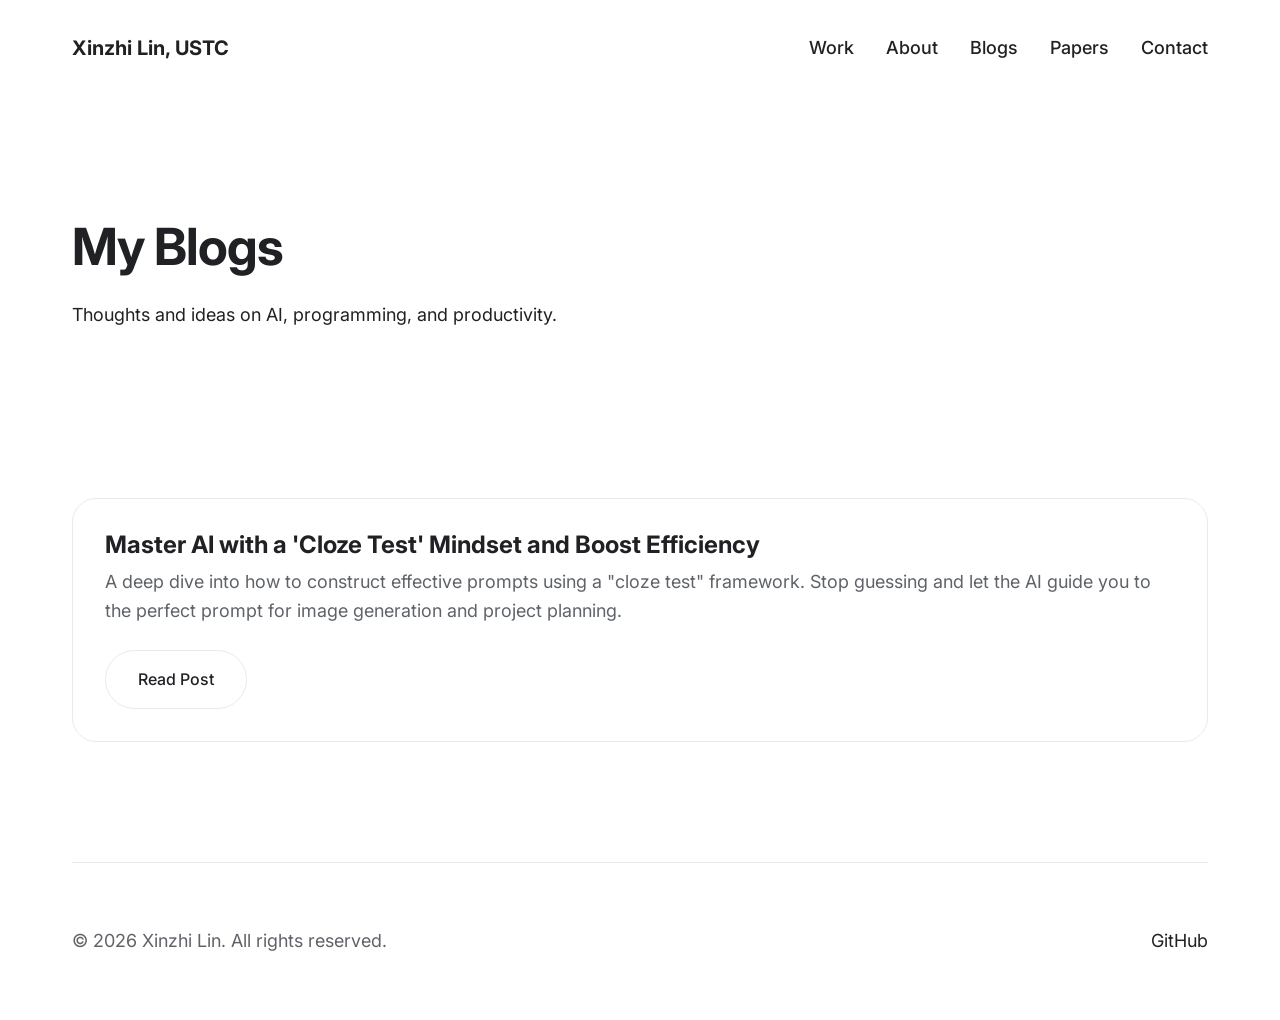
==== blogs.html @ da18d936 "Implement scroll reveal and add new pages" ====
<!DOCTYPE html>
<html lang="en">
<head>
    <meta charset="UTF-8">
    <meta name="viewport" content="width=device-width, initial-scale=1.0">
    <title>Blogs - Xinzhi Lin</title>
    <link rel="stylesheet" href="styles.css">
    <link rel="stylesheet" href="project-page.css">
</head>
<body>
    <div class="container">
        <!-- Header -->
        <header class="header fade-in-up">
            <div class="logo"><a href="index.html">Xinzhi Lin, USTC</a></div>
            <nav class="nav-links">
                <a href="index.html#work">Work</a>
                <a href="about.html">About</a>
                <a href="blogs.html" class="active">Blogs</a>
                <a href="papers.html">Papers</a>
                <a href="contact.html">Contact</a>
            </nav>
        </header>

        <main>
            <section class="project-hero fade-in-up delay-100">
                <h1 class="project-page-title">My Blogs</h1>
                <p style="margin-top: 20px; color: var(--color-text-light);">Thoughts and ideas on AI, programming, and productivity.</p>
            </section>

            <section class="section fade-in-up delay-200">
                <div class="grid grid-cols-3">
                    <article class="project-card">
                        <div class="project-content">
                            <h3 class="project-title">Master AI with a 'Cloze Test' Mindset and Boost Efficiency</h3>
                            <p class="project-desc">A deep dive into how to construct effective prompts using a "cloze test" framework. Stop guessing and let the AI guide you to the perfect prompt for image generation and project planning.</p>
                            <a href="blogs/master-ai-cloze-test.html" class="btn btn-secondary">Read Post</a>
                        </div>
                    </article>
                </div>
            </section>
        </main>

        <!-- Footer -->
        <footer class="footer fade-in-up delay-300">
            <div class="copyright">&copy; 2026 Xinzhi Lin. All rights reserved.</div>
            <div class="footer-links">
                <a href="https://github.com/ClevelandFG" target="_blank" rel="noopener noreferrer">GitHub</a>
            </div>
        </footer>
    </div>
</body>
</html>
---- styles.css ----
@import url('https://fonts.googleapis.com/css2?family=Inter:wght@400;500;700&family=Roboto:wght@400;500;700&display=swap');

/* ==========================================================================
   CSS Variables (Design Tokens)
   ========================================================================== */
:root {
  /* Colors */
  --color-bg-primary: #FFFFFF;
  --color-bg-secondary: #F8F9FA;
  --color-text-primary: #202124;
  --color-text-secondary: #5F6368;
  --color-accent-blue: #1A73E8;
  --color-accent-red: #EA4335;
  --color-accent-yellow: #FBBC05;
  --color-accent-green: #34A853;
  --color-border: #E8EAED;

  /* Typography */
  --font-family-base: 'Inter', 'Roboto', sans-serif;
  --font-size-base: 1.125rem; /* 18px */
  --line-height-base: 1.6;

  /* Layout */
  --section-padding-y: 120px;
  --container-max-width: 1200px;
  --grid-gap: 2rem;

  /* UI Elements */
  --border-radius-lg: 24px;
  --border-radius-md: 12px;
  --border-radius-pill: 9999px;
  --shadow-hover: 0 4px 6px rgba(0, 0, 0, 0.05);

  /* Motion */
  --easing-standard: cubic-bezier(0.4, 0.0, 0.2, 1);
  --duration-swift: 150ms;
  --duration-smooth: 350ms;
}

/* ==========================================================================
   Reset & Base Styles
   ========================================================================== */
*, *::before, *::after {
  box-sizing: border-box;
  margin: 0;
  padding: 0;
}

body {
  font-family: var(--font-family-base);
  font-size: var(--font-size-base);
  line-height: var(--line-height-base);
  color: var(--color-text-primary);
  background-color: var(--color-bg-primary);
  -webkit-font-smoothing: antialiased;
  -moz-osx-font-smoothing: grayscale;
}

a {
  color: var(--color-text-primary);
  text-decoration: none;
  transition: color var(--duration-swift) var(--easing-standard);
}

a:hover {
  color: var(--color-accent-blue);
}

h1, h2, h3, h4, h5, h6 {
  font-weight: 700;
  line-height: 1.2;
  margin-bottom: 1rem;
}

img {
  max-width: 100%;
  height: auto;
  display: block;
}

/* ==========================================================================
   Layout & Grid
   ========================================================================== */
.container {
  max-width: var(--container-max-width);
  margin: 0 auto;
  padding: 0 2rem;
}

.section {
  padding: var(--section-padding-y) 0;
}

.grid {
  display: grid;
  gap: var(--grid-gap);
}

.grid-cols-3 {
  grid-template-columns: repeat(auto-fit, minmax(300px, 1fr));
}

/* ==========================================================================
   Typography
   ========================================================================== */
.hero-headline {
  font-size: clamp(3rem, 5vw, 5rem);
  letter-spacing: -0.02em;
  text-align: center;
}

.hero-subheadline {
  font-size: 1.5rem;
  color: var(--color-text-secondary);
  text-align: center;
  max-width: 800px;
  margin: 0 auto 2rem;
}

/* ==========================================================================
   UI Elements
   ========================================================================== */
.btn {
  display: inline-flex;
  align-items: center;
  justify-content: center;
  padding: 1rem 2rem;
  border-radius: var(--border-radius-pill);
  font-weight: 500;
  cursor: pointer;
  transition: all var(--duration-swift) var(--easing-standard);
  border: none;
  font-size: 1rem;
}

.btn-primary {
  background-color: var(--color-accent-blue);
  color: #FFFFFF;
}

.btn-primary:hover {
  background-color: #155EBA; /* Darker blue */
  color: #FFFFFF;
  transform: translateY(-2px);
}

.btn-secondary {
  background-color: transparent;
  color: var(--color-text-primary);
  border: 1px solid var(--color-border);
}

.btn-secondary:hover {
  background-color: var(--color-bg-secondary);
  transform: translateY(-2px);
}

/* ==========================================================================
   Components
   ========================================================================== */
/* Header */
.header {
  padding: 2rem 0;
  display: flex;
  justify-content: space-between;
  align-items: center;
}

.logo {
  font-weight: 700;
  font-size: 1.25rem;
}

.nav-links {
  display: flex;
  gap: 2rem;
}

.nav-links a {
  font-weight: 500;
}

/* Hero Section */
.hero-section {
  display: flex;
  flex-direction: column;
  align-items: center;
  justify-content: center;
  min-height: 60vh;
}

/* Project Card */
.project-card {
  background-color: var(--color-bg-primary);
  border: 1px solid var(--color-border);
  border-radius: var(--border-radius-lg);
  overflow: hidden;
  transition: box-shadow var(--duration-swift) var(--easing-standard), transform var(--duration-swift) var(--easing-standard);
}

.project-card:hover {
  box-shadow: var(--shadow-hover);
  transform: translateY(-4px);
}

.project-image-placeholder {
  width: 100%;
  aspect-ratio: 16/9;
  background-color: var(--color-bg-secondary);
  display: flex;
  align-items: center;
  justify-content: center;
  color: var(--color-text-secondary);
  font-weight: 500;
}

.project-content {
  padding: 2rem;
}

.project-title {
  font-size: 1.5rem;
  margin-bottom: 0.5rem;
}

.project-desc {
  color: var(--color-text-secondary);
  margin-bottom: 1.5rem;
}

/* CTA Section */
.cta-section {
  text-align: center;
  background-color: var(--color-bg-secondary);
  border-radius: var(--border-radius-lg);
  padding: 6rem 2rem;
  margin: 4rem 0;
}

.cta-headline {
  font-size: 2.5rem;
  margin-bottom: 2rem;
}

/* Footer */
.footer {
  padding: 4rem 0;
  border-top: 1px solid var(--color-border);
  display: flex;
  justify-content: space-between;
  color: var(--color-text-secondary);
}

.footer-links {
  display: flex;
  gap: 1.5rem;
}

/* ==========================================================================
   Animations
   ========================================================================== */
.reveal {
  opacity: 0;
  transform: translateY(40px);
  transition: opacity 600ms cubic-bezier(0.4, 0.0, 0.2, 1), transform 600ms cubic-bezier(0.4, 0.0, 0.2, 1);
}

.reveal.active {
  opacity: 1;
  transform: translateY(0);
}

/* Legacy animations for other pages */
.fade-in-up {
  opacity: 0;
  transform: translateY(20px);
  animation: fadeInUp var(--duration-smooth) var(--easing-standard) forwards;
}

@keyframes fadeInUp {
  to {
    opacity: 1;
    transform: translateY(0);
  }
}

.delay-100 { animation-delay: 100ms; }
.delay-200 { animation-delay: 200ms; }
.delay-300 { animation-delay: 300ms; }
---- project-page.css ----
/* ==========================================================================
   Project Page Styles
   ========================================================================== */

/* Back Link */
.back-link {
  display: inline-block;
  color: var(--color-text-secondary);
  font-weight: 500;
  margin-bottom: 2rem;
  transition: color var(--duration-swift) var(--easing-standard);
}

.back-link:hover {
  color: var(--color-accent-blue);
}

/* Project Hero */
.project-hero {
  padding-top: var(--section-padding-y);
  padding-bottom: 3rem;
}

.project-page-title {
  font-size: clamp(2rem, 4vw, 3.5rem);
  letter-spacing: -0.02em;
  max-width: 900px;
  margin-bottom: 1.5rem;
}

/* Meta Tags */
.project-meta {
  display: flex;
  flex-wrap: wrap;
  gap: 0.75rem;
}

.meta-tag {
  display: inline-block;
  padding: 0.4rem 1rem;
  background-color: var(--color-bg-secondary);
  border: 1px solid var(--color-border);
  border-radius: var(--border-radius-pill);
  font-size: 0.875rem;
  font-weight: 500;
  color: var(--color-text-secondary);
}

/* Cover Image */
.project-cover {
  padding-bottom: 3rem;
}

.project-cover img {
  width: 100%;
  border-radius: var(--border-radius-lg);
  border: 1px solid var(--color-border);
  object-fit: cover;
}

/* Project Body */
.project-body {
  max-width: 800px;
  margin: 0 auto;
  padding-bottom: var(--section-padding-y);
}

.project-overview {
  margin-bottom: 4rem;
  padding-bottom: 3rem;
  border-bottom: 1px solid var(--color-border);
}

.project-overview h2 {
  font-size: 1.25rem;
  color: var(--color-text-secondary);
  text-transform: uppercase;
  letter-spacing: 0.08em;
  margin-bottom: 1.25rem;
}

.project-overview p {
  font-size: 1.25rem;
  line-height: 1.7;
  color: var(--color-text-primary);
}

/* Method Sections */
.project-section {
  margin-bottom: 3.5rem;
  padding-bottom: 3rem;
  border-bottom: 1px solid var(--color-border);
  position: relative;
}

.project-section:last-of-type {
  border-bottom: none;
}

.method-number {
  font-size: 4rem;
  font-weight: 700;
  color: var(--color-bg-secondary);
  line-height: 1;
  margin-bottom: 0.5rem;
  letter-spacing: -0.04em;
  /* Subtle stroke effect so the number is visible but not dominant */
  -webkit-text-stroke: 1px var(--color-border);
}

.project-section h2 {
  font-size: 1.75rem;
  margin-bottom: 1.25rem;
}

.project-section p {
  color: var(--color-text-secondary);
  line-height: 1.8;
  font-size: 1.05rem;
}

/* Downloads */
.project-downloads {
  margin-top: 4rem;
  padding-top: 3rem;
  border-top: 1px solid var(--color-border);
}

.project-downloads h2 {
  font-size: 1.25rem;
  color: var(--color-text-secondary);
  text-transform: uppercase;
  letter-spacing: 0.08em;
  margin-bottom: 1.5rem;
}

.download-links {
  display: flex;
  flex-wrap: wrap;
  gap: 1rem;
}

.download-btn {
  display: inline-flex;
  align-items: center;
  gap: 0.625rem;
}

.download-btn svg {
  flex-shrink: 0;
}

/* Project Navigation (prev / next) */
.project-nav {
  display: flex;
  justify-content: space-between;
  align-items: center;
  padding: 3rem 0;
  border-top: 1px solid var(--color-border);
}

.project-nav a {
  font-weight: 500;
  font-size: 1.125rem;
  transition: color var(--duration-swift) var(--easing-standard);
}

.project-nav a:hover {
  color: var(--color-accent-blue);
}

.nav-next {
  margin-left: auto;
}

/* ==========================================================================
   Project Card Image (shared with index.html)
   ========================================================================== */
.project-card-img {
  width: 100%;
  aspect-ratio: 16/9;
  object-fit: cover;
  display: block;
}

/* ==========================================================================
   Responsive
   ========================================================================== */
@media (max-width: 768px) {
  .project-page-title {
    font-size: 1.75rem;
  }

  .project-body {
    padding-left: 1rem;
    padding-right: 1rem;
  }

  .method-number {
    font-size: 3rem;
  }

  .download-links {
    flex-direction: column;
  }
}
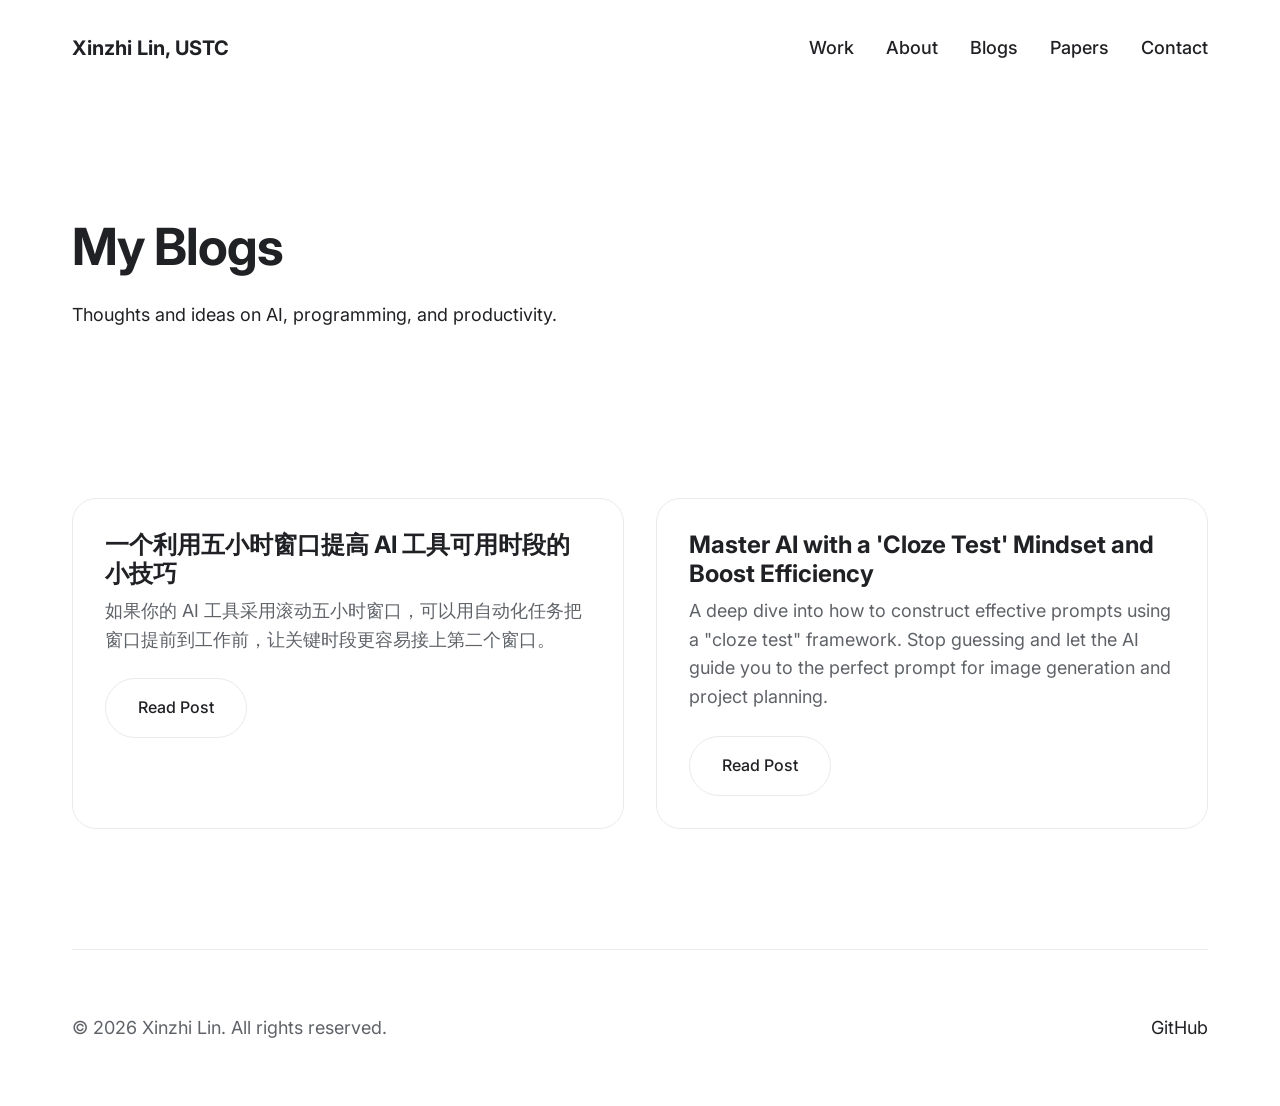
==== commit 7eae418f: "Add AI usage window blog post" ====
--- a/blogs.html
+++ b/blogs.html
@@ -31,6 +31,14 @@
                 <div class="grid grid-cols-3">
                     <article class="project-card">
                         <div class="project-content">
+                            <h3 class="project-title">一个利用五小时窗口提高 AI 工具可用时段的小技巧</h3>
+                            <p class="project-desc">如果你的 AI 工具采用滚动五小时窗口，可以用自动化任务把窗口提前到工作前，让关键时段更容易接上第二个窗口。</p>
+                            <a href="blogs/ai-five-hour-window-scheduling.html" class="btn btn-secondary">Read Post</a>
+                        </div>
+                    </article>
+
+                    <article class="project-card">
+                        <div class="project-content">
                             <h3 class="project-title">Master AI with a 'Cloze Test' Mindset and Boost Efficiency</h3>
                             <p class="project-desc">A deep dive into how to construct effective prompts using a "cloze test" framework. Stop guessing and let the AI guide you to the perfect prompt for image generation and project planning.</p>
                             <a href="blogs/master-ai-cloze-test.html" class="btn btn-secondary">Read Post</a>
--- a/project-page.css
+++ b/project-page.css
@@ -44,6 +44,15 @@
   font-size: 0.875rem;
   font-weight: 500;
   color: var(--color-text-secondary);
+}
+
+.blog-last-updated {
+  background-color: #f0fdf4;
+  border-color: #bbf7d0;
+  color: #166534;
+  font-size: 0.8125rem;
+  display: inline-flex;
+  align-items: center;
 }
 
 /* Cover Image */
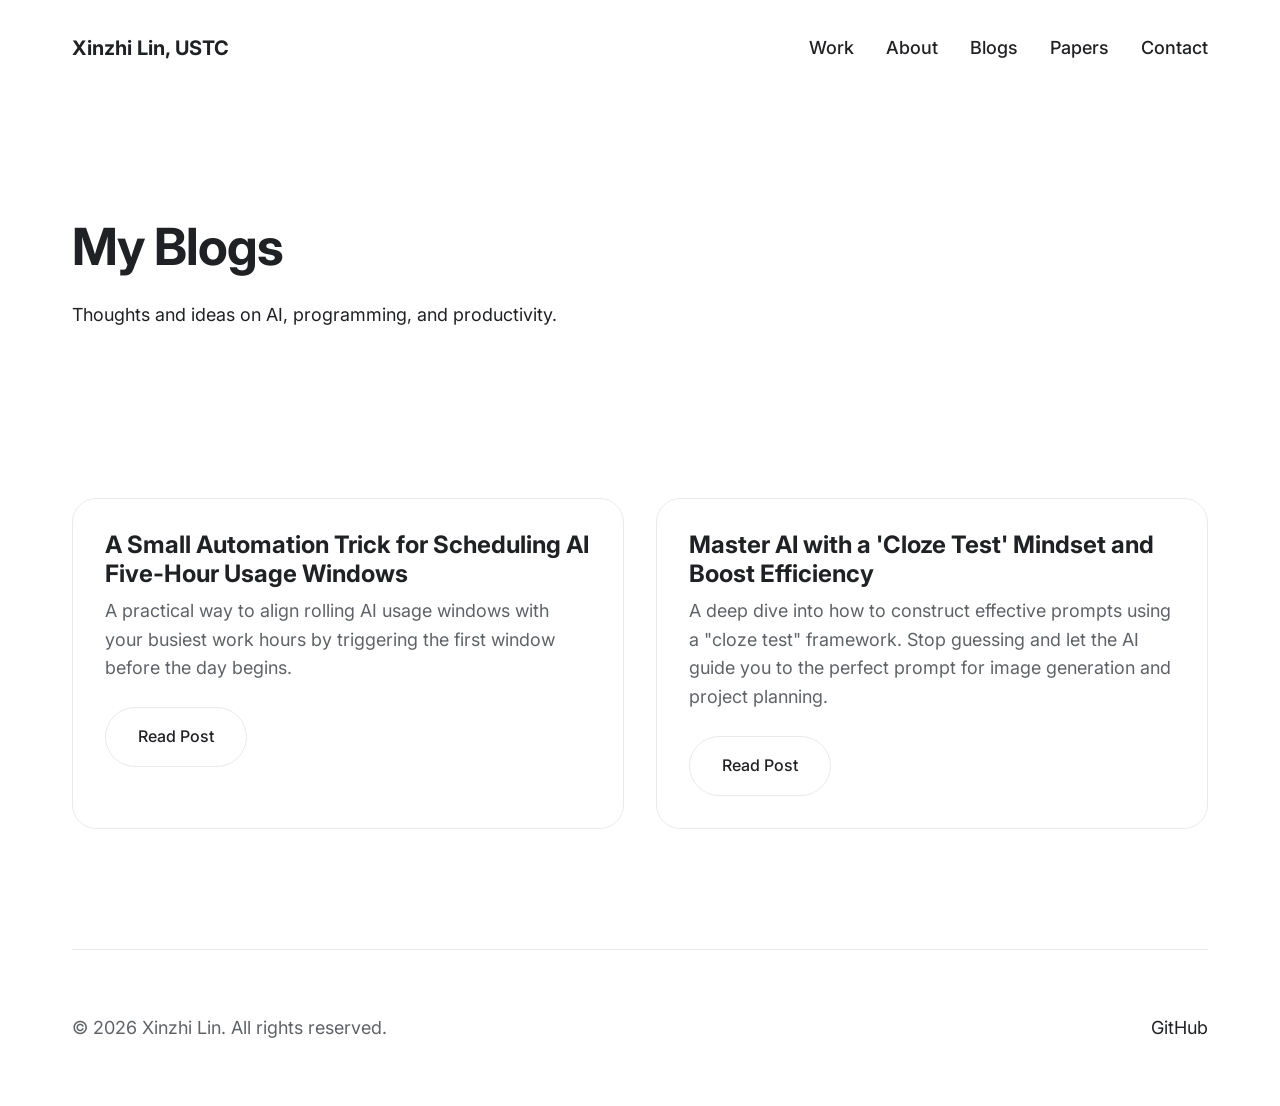
==== commit 1047f683: "Refine AI usage window blog" ====
--- a/blogs.html
+++ b/blogs.html
@@ -31,8 +31,8 @@
                 <div class="grid grid-cols-3">
                     <article class="project-card">
                         <div class="project-content">
-                            <h3 class="project-title">一个利用五小时窗口提高 AI 工具可用时段的小技巧</h3>
-                            <p class="project-desc">如果你的 AI 工具采用滚动五小时窗口，可以用自动化任务把窗口提前到工作前，让关键时段更容易接上第二个窗口。</p>
+                            <h3 class="project-title">A Small Automation Trick for Scheduling AI Five-Hour Usage Windows</h3>
+                            <p class="project-desc">A practical way to align rolling AI usage windows with your busiest work hours by triggering the first window before the day begins.</p>
                             <a href="blogs/ai-five-hour-window-scheduling.html" class="btn btn-secondary">Read Post</a>
                         </div>
                     </article>
